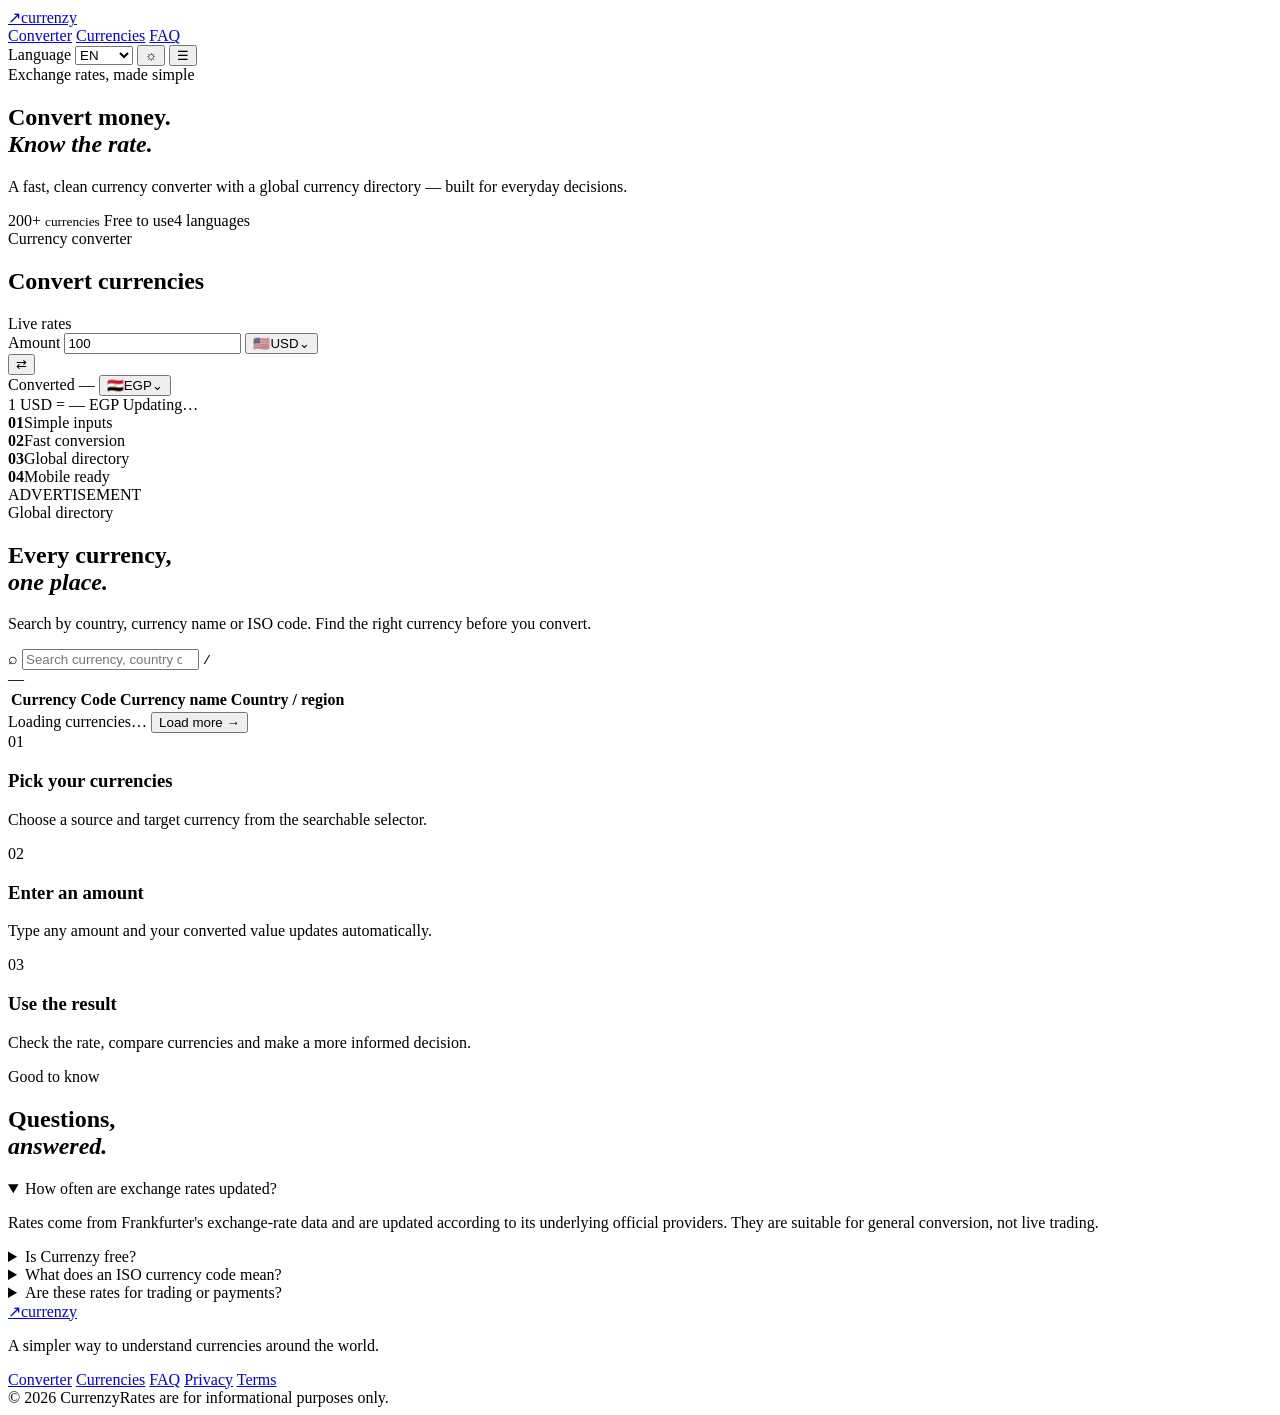
==== index.html @ 8547b2af "Add files via upload" ====
<!doctype html>
<html lang="en" dir="ltr">
<head>
  <meta charset="utf-8">
  <meta name="viewport" content="width=device-width,initial-scale=1">
  <title>Currenzy — Free Currency Converter & Exchange Rates</title>
  <meta name="description" content="Convert currencies instantly with current exchange rates. Search 200+ currencies by code, name or country. Free, fast and multilingual.">
  <meta name="robots" content="index,follow,max-image-preview:large">
  <meta name="google-site-verification" content="ZUbctKuF2SEKQaU75qf0vzV8VigwS0KO2N5p4JLgIws" />
  <link rel="canonical" href="https://currenzy-website.vercel.app/">
  <link rel="alternate" hreflang="en" href="https://currenzy-website.vercel.app/">
  <link rel="alternate" hreflang="ar" href="https://currenzy-website.vercel.app/">
  <link rel="alternate" hreflang="fr" href="https://currenzy-website.vercel.app/">
  <link rel="alternate" hreflang="es" href="https://currenzy-website.vercel.app/">
  <meta property="og:type" content="website">
  <meta property="og:title" content="Currenzy — Free Currency Converter">
  <meta property="og:description" content="Fast currency conversion, exchange rates and a searchable currency directory.">
  <meta property="og:url" content="https://currenzy-website.vercel.app/">
  <meta property="og:site_name" content="Currenzy">
  <meta name="theme-color" content="#0b1511">
  <link rel="preconnect" href="https://api.frankfurter.dev">
  <link rel="preconnect" href="https://restcountries.com">
  <link rel="icon" href="data:image/svg+xml,%3Csvg xmlns='http://www.w3.org/2000/svg' viewBox='0 0 100 100'%3E%3Crect width='100' height='100' rx='24' fill='%2300c878'/%3E%3Cpath d='M29 36h42M29 50h42M29 64h28' stroke='white' stroke-width='8' stroke-linecap='round'/%3E%3C/svg%3E">
  <link rel="stylesheet" href="styles.css">
  <script type="application/ld+json">
  {
    "@context":"https://schema.org",
    "@type":"WebApplication",
    "name":"Currenzy",
    "url":"https://currenzy-website.vercel.app/",
    "applicationCategory":"FinanceApplication",
    "operatingSystem":"Any",
    "description":"Free online currency converter and searchable currency directory.",
    "offers":{"@type":"Offer","price":"0","priceCurrency":"USD"}
  }
  </script>
</head>
<body>
  <div class="noise"></div>
  <header class="site-header">
    <a class="brand" href="#" aria-label="Currenzy home">
      <span class="brand-mark">↗</span><span>currenzy</span>
    </a>
    <nav class="desktop-nav" aria-label="Main navigation">
      <a href="#converter" data-i18n="navConverter">Converter</a>
      <a href="#currencies" data-i18n="navCurrencies">Currencies</a>
      <a href="#faq" data-i18n="navFaq">FAQ</a>
    </nav>
    <div class="header-actions">
      <label class="select-wrap compact">
        <span class="sr-only">Language</span>
        <select id="languageSelect" aria-label="Language">
          <option value="en">EN</option><option value="ar">العربية</option>
          <option value="fr">FR</option><option value="es">ES</option>
        </select>
      </label>
      <button class="icon-btn" id="themeToggle" aria-label="Toggle theme" title="Toggle theme">☼</button>
      <button class="mobile-menu icon-btn" id="mobileMenu" aria-label="Open menu">☰</button>
    </div>
  </header>

  <main>
    <section class="hero" id="converter">
      <div class="hero-copy">
        <div class="eyebrow"><span class="live-dot"></span><span data-i18n="eyebrow">Exchange rates, made simple</span></div>
        <h1><span data-i18n="heroTitle1">Convert money.</span><br><em data-i18n="heroTitle2">Know the rate.</em></h1>
        <p data-i18n="heroSubtitle">A fast, clean currency converter with a global currency directory — built for everyday decisions.</p>
        <div class="hero-proof">
          <span>200+ <small data-i18n="currenciesLabel">currencies</small></span>
          <i></i><span data-i18n="freeLabel">Free to use</span><i></i><span data-i18n="multiLabel">4 languages</span>
        </div>
      </div>

      <div class="converter-shell">
        <div class="converter-top">
          <div>
            <span class="tiny-label" data-i18n="converterLabel">Currency converter</span>
            <h2 data-i18n="convertTitle">Convert currencies</h2>
          </div>
          <span class="status-pill"><span class="live-dot"></span><span data-i18n="liveRates">Live rates</span></span>
        </div>

        <div class="money-grid">
          <div class="money-field">
            <label for="amount" data-i18n="amount">Amount</label>
            <input id="amount" inputmode="decimal" autocomplete="off" value="100" aria-label="Amount">
            <button class="currency-trigger" id="fromTrigger" type="button" aria-haspopup="listbox" aria-expanded="false">
              <span class="flag" id="fromFlag">🇺🇸</span><span class="currency-code" id="fromCode">USD</span><span class="chevron">⌄</span>
            </button>
            <div class="currency-menu" id="fromMenu" role="listbox"></div>
          </div>

          <button class="swap-btn" id="swapBtn" type="button" aria-label="Swap currencies" title="Swap currencies">⇄</button>

          <div class="money-field">
            <label for="result" data-i18n="converted">Converted</label>
            <output id="result" class="result-output">—</output>
            <button class="currency-trigger" id="toTrigger" type="button" aria-haspopup="listbox" aria-expanded="false">
              <span class="flag" id="toFlag">🇪🇬</span><span class="currency-code" id="toCode">EGP</span><span class="chevron">⌄</span>
            </button>
            <div class="currency-menu" id="toMenu" role="listbox"></div>
          </div>
        </div>

        <div class="rate-line">
          <span id="rateText">1 USD = — EGP</span>
          <span id="updatedText">Updating…</span>
        </div>
        <div class="converter-error" id="converterError" role="alert"></div>
      </div>
    </section>

    <section class="trust-strip">
      <div><strong>01</strong><span data-i18n="trust1">Simple inputs</span></div>
      <div><strong>02</strong><span data-i18n="trust2">Fast conversion</span></div>
      <div><strong>03</strong><span data-i18n="trust3">Global directory</span></div>
      <div><strong>04</strong><span data-i18n="trust4">Mobile ready</span></div>
    </section>

    <section class="ad-slot" aria-label="Advertisement">
      <span>ADVERTISEMENT</span>
    </section>

    <section class="directory section" id="currencies">
      <div class="section-heading">
        <div>
          <div class="eyebrow"><span data-i18n="directoryEyebrow">Global directory</span></div>
          <h2 data-i18n="directoryTitle">Every currency,<br><em>one place.</em></h2>
        </div>
        <p data-i18n="directoryText">Search by country, currency name or ISO code. Find the right currency before you convert.</p>
      </div>

      <div class="table-card">
        <div class="table-toolbar">
          <div class="search-box">
            <span>⌕</span>
            <input id="currencySearch" type="search" data-i18n-placeholder="searchPlaceholder" placeholder="Search currency, country or code…">
            <kbd>/</kbd>
          </div>
          <div class="result-count" id="resultCount">—</div>
        </div>
        <div class="table-wrap">
          <table>
            <thead>
              <tr><th data-i18n="thCurrency">Currency</th><th data-i18n="thCode">Code</th><th data-i18n="thName">Currency name</th><th data-i18n="thCountry">Country / region</th></tr>
            </thead>
            <tbody id="currencyBody"></tbody>
          </table>
        </div>
        <div class="table-footer">
          <span id="tableStatus">Loading currencies…</span>
          <button class="text-btn" id="loadMore">Load more <span>→</span></button>
        </div>
      </div>
    </section>

    <section class="how section">
      <div class="how-card">
        <div class="how-number">01</div><h3 data-i18n="how1Title">Pick your currencies</h3>
        <p data-i18n="how1Text">Choose a source and target currency from the searchable selector.</p>
      </div>
      <div class="how-card featured">
        <div class="how-number">02</div><h3 data-i18n="how2Title">Enter an amount</h3>
        <p data-i18n="how2Text">Type any amount and your converted value updates automatically.</p>
      </div>
      <div class="how-card">
        <div class="how-number">03</div><h3 data-i18n="how3Title">Use the result</h3>
        <p data-i18n="how3Text">Check the rate, compare currencies and make a more informed decision.</p>
      </div>
    </section>

    <section class="faq section" id="faq">
      <div class="section-heading compact-heading">
        <div><div class="eyebrow" data-i18n="faqEyebrow">Good to know</div><h2 data-i18n="faqTitle">Questions,<br><em>answered.</em></h2></div>
      </div>
      <div class="faq-list">
        <details open><summary data-i18n="faq1Q">How often are exchange rates updated?</summary><p data-i18n="faq1A">Rates come from Frankfurter's exchange-rate data and are updated according to its underlying official providers. They are suitable for general conversion, not live trading.</p></details>
        <details><summary data-i18n="faq2Q">Is Currenzy free?</summary><p data-i18n="faq2A">Yes. The converter and currency directory are free to use.</p></details>
        <details><summary data-i18n="faq3Q">What does an ISO currency code mean?</summary><p data-i18n="faq3A">An ISO 4217 code is a three-letter identifier for a currency, such as USD for the US Dollar and EGP for the Egyptian Pound.</p></details>
        <details><summary data-i18n="faq4Q">Are these rates for trading or payments?</summary><p data-i18n="faq4A">No. They are reference/mid-market rates for general information. Banks, card networks and money-transfer services can apply their own rates and fees.</p></details>
      </div>
    </section>
  </main>

  <footer class="site-footer">
    <div class="footer-main">
      <div>
        <a class="brand footer-brand" href="#"><span class="brand-mark">↗</span><span>currenzy</span></a>
        <p data-i18n="footerText">A simpler way to understand currencies around the world.</p>
      </div>
      <div class="footer-links">
        <a href="#converter" data-i18n="navConverter">Converter</a>
        <a href="#currencies" data-i18n="navCurrencies">Currencies</a>
        <a href="#faq" data-i18n="navFaq">FAQ</a>
        <a href="#" data-i18n="privacy">Privacy</a>
        <a href="#" data-i18n="terms">Terms</a>
      </div>
    </div>
    <div class="footer-bottom"><span>© 2026 Currenzy</span><span data-i18n="footerNote">Rates are for informational purposes only.</span></div>
  </footer>

  <script src="app.js"></script>
</body>
</html>
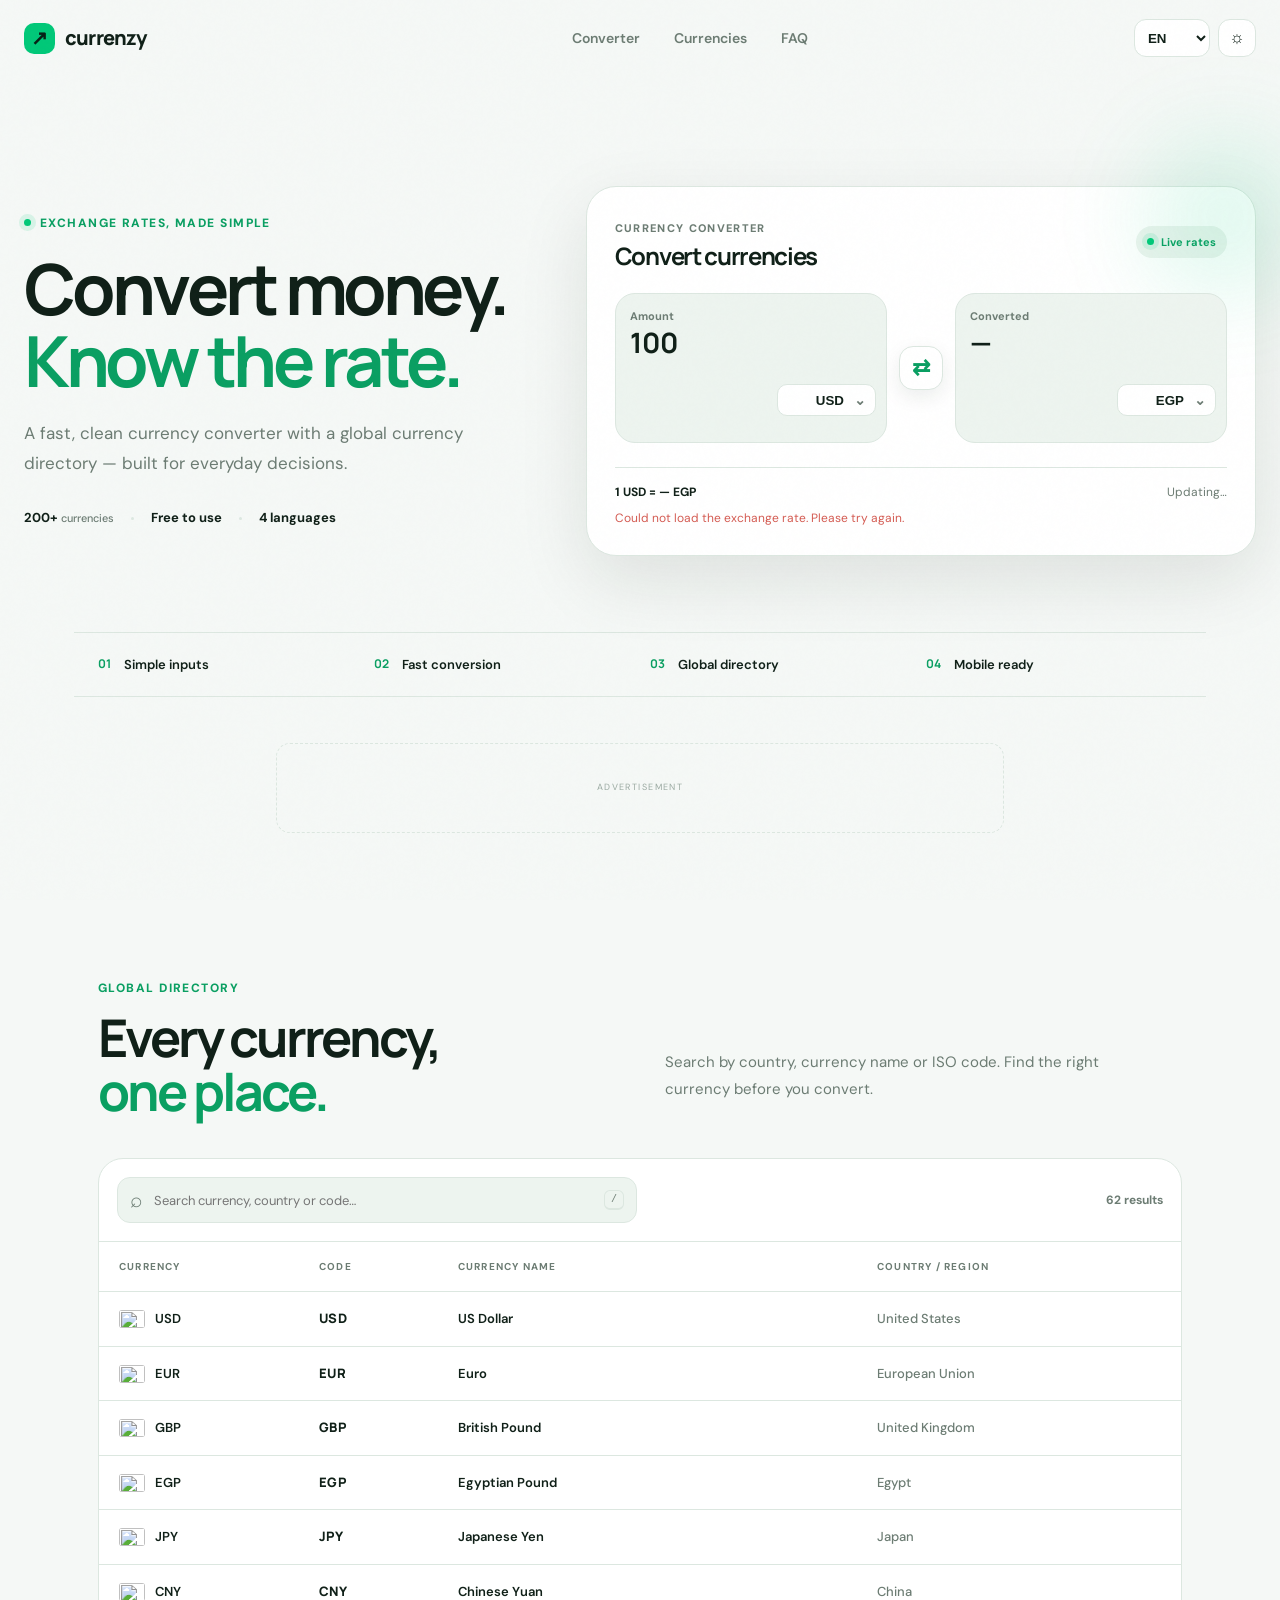
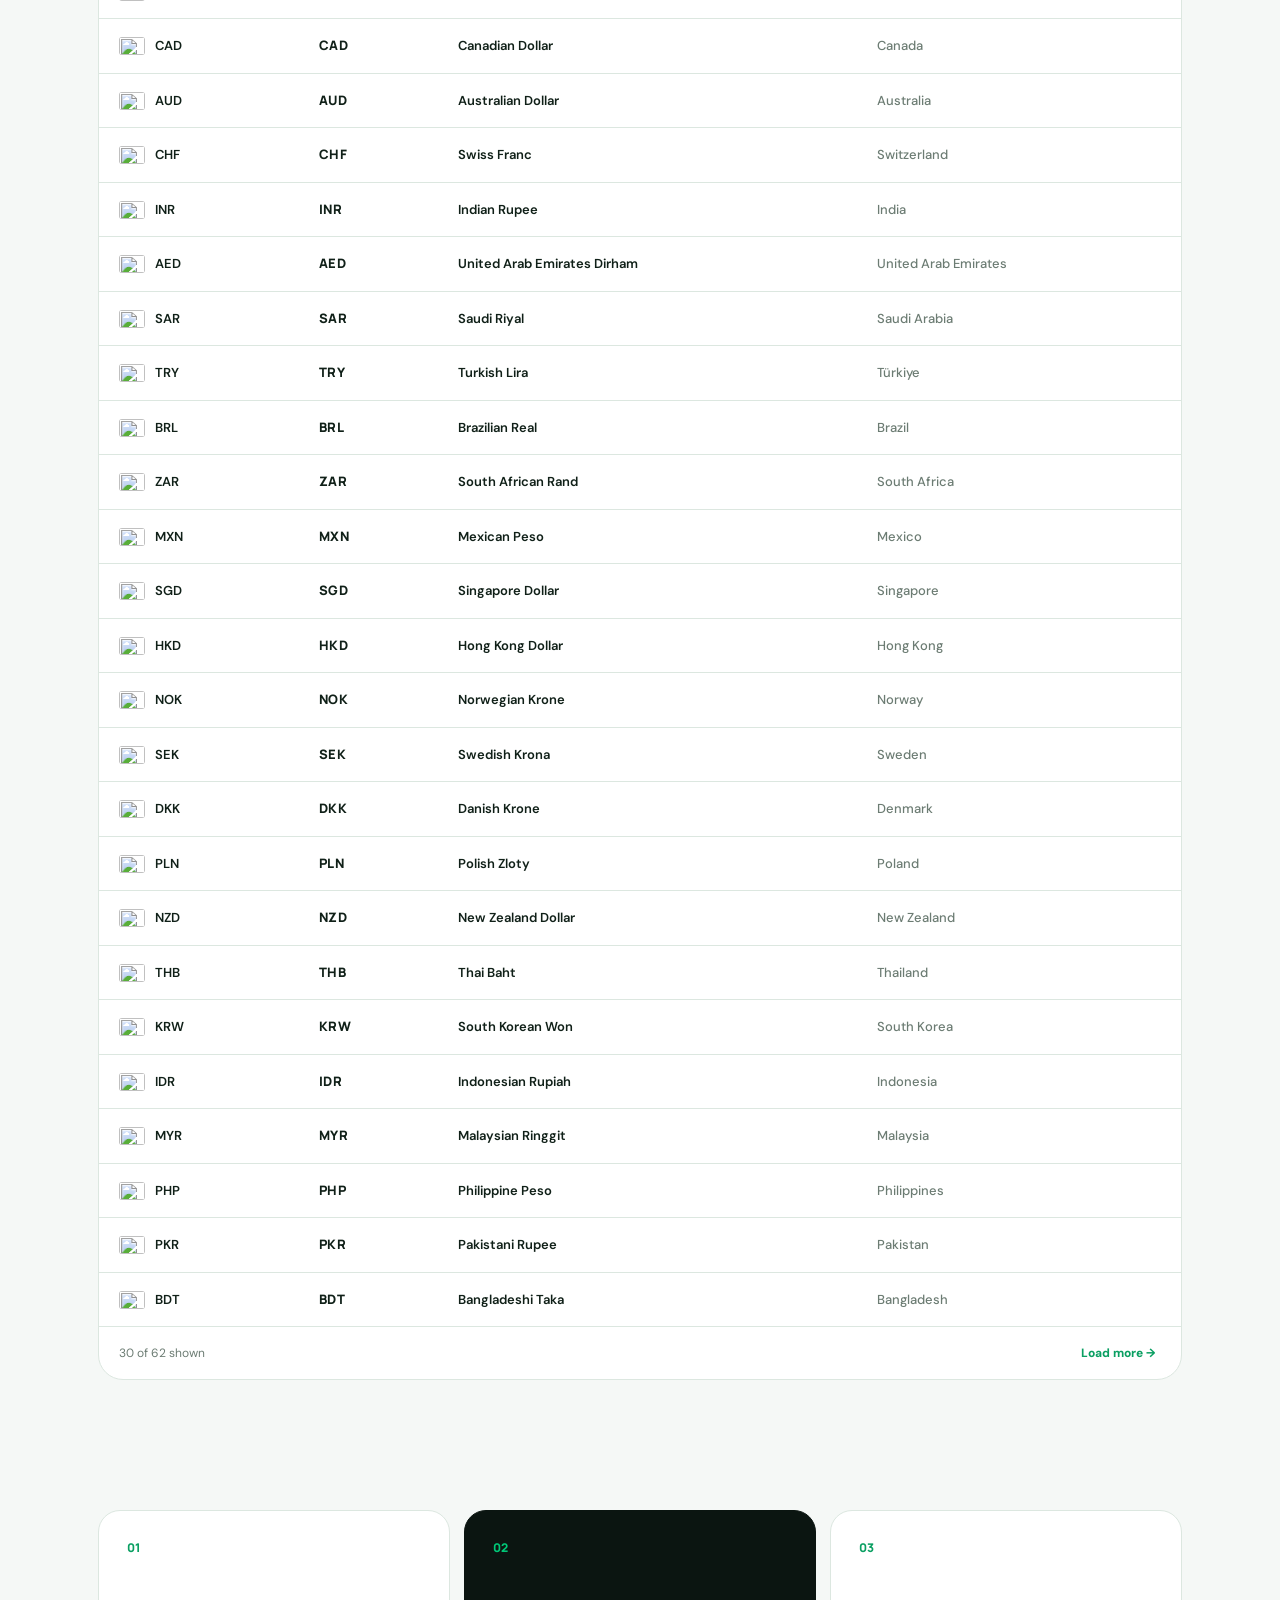
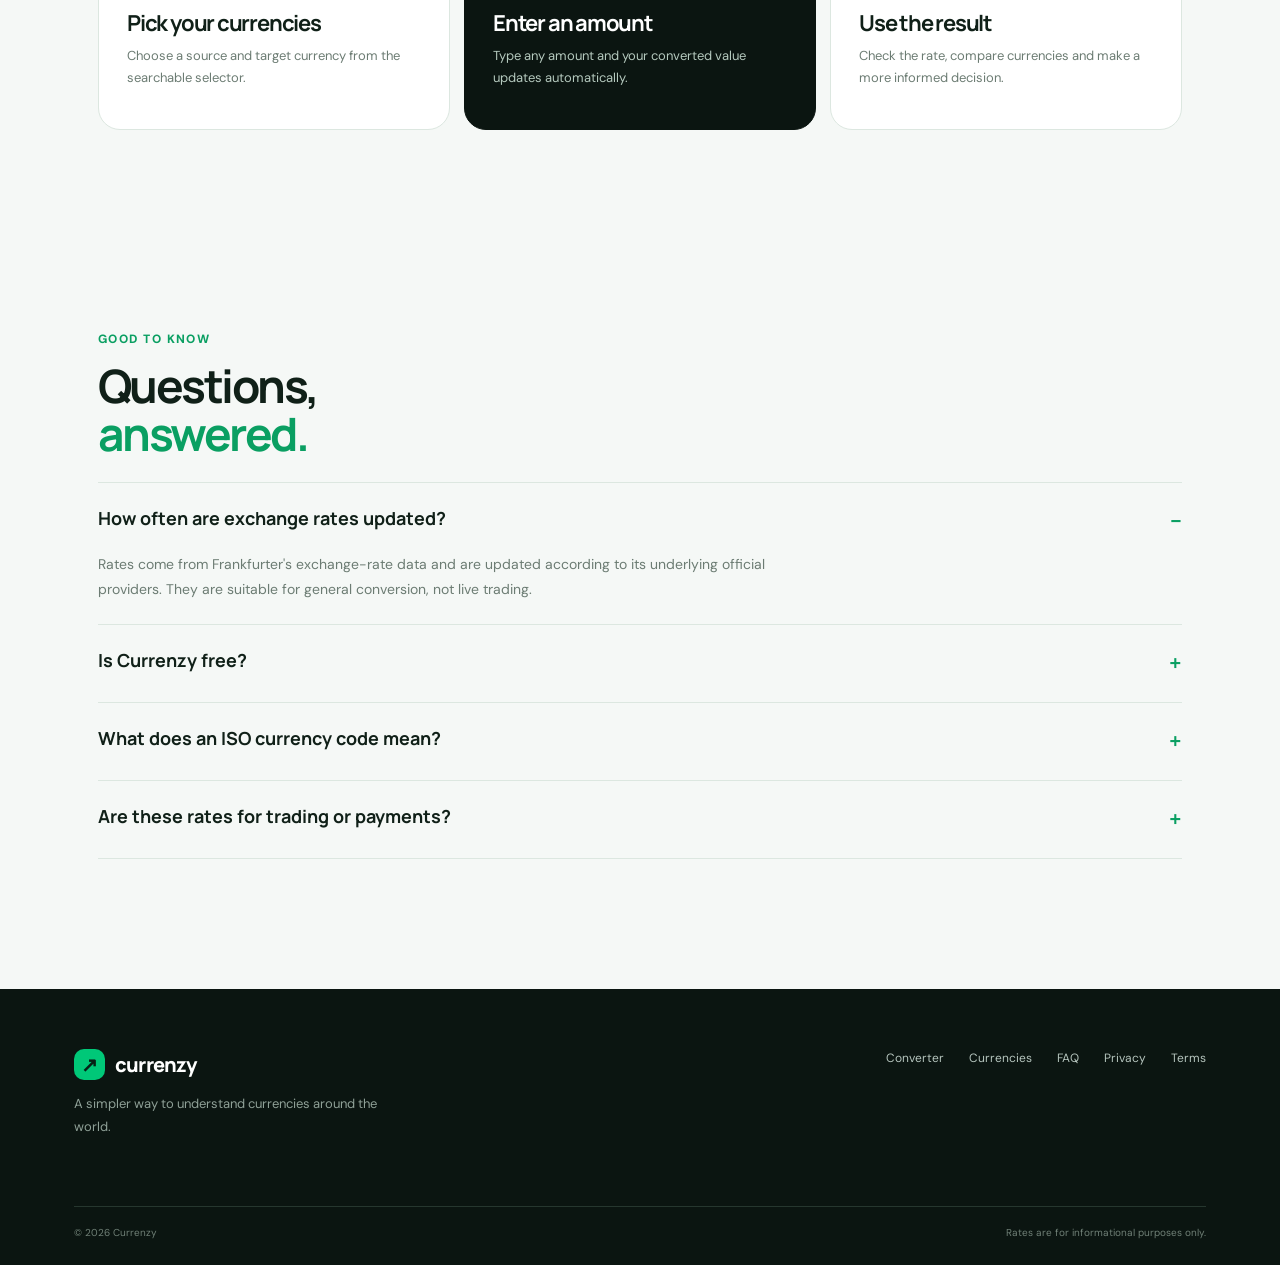
==== commit 2852b043: "Integrate Google AdSense into index.html Added Google AdSense script and ad placement." ====
--- a/index.html
+++ b/index.html
@@ -1,12 +1,15 @@
 <!doctype html>
 <html lang="en" dir="ltr">
 <head>
+  <script async src="https://pagead2.googlesyndication.com/pagead/js/adsbygoogle.js?client=ca-pub-3178902555478596"
+     crossorigin="anonymous"></script>
   <meta charset="utf-8">
   <meta name="viewport" content="width=device-width,initial-scale=1">
   <title>Currenzy — Free Currency Converter & Exchange Rates</title>
   <meta name="description" content="Convert currencies instantly with current exchange rates. Search 200+ currencies by code, name or country. Free, fast and multilingual.">
   <meta name="robots" content="index,follow,max-image-preview:large">
   <meta name="google-site-verification" content="ZUbctKuF2SEKQaU75qf0vzV8VigwS0KO2N5p4JLgIws" />
+  <link rel="icon" type="image/png" href="favicon.png">
   <link rel="canonical" href="https://currenzy-website.vercel.app/">
   <link rel="alternate" hreflang="en" href="https://currenzy-website.vercel.app/">
   <link rel="alternate" hreflang="ar" href="https://currenzy-website.vercel.app/">
@@ -200,5 +203,17 @@
   </footer>
 
   <script src="app.js"></script>
+<script async src="https://pagead2.googlesyndication.com/pagead/js/adsbygoogle.js?client=ca-pub-3178902555478596"
+     crossorigin="anonymous"></script>
+<!-- ad -->
+<ins class="adsbygoogle"
+     style="display:block"
+     data-ad-client="ca-pub-3178902555478596"
+     data-ad-slot="1255633034"
+     data-ad-format="auto"
+     data-full-width-responsive="true"></ins>
+<script>
+     (adsbygoogle = window.adsbygoogle || []).push({});
+</script>
 </body>
 </html>
--- a/styles.css
+++ b/styles.css
@@ -0,0 +1,57 @@
+@import url('https://fonts.googleapis.com/css2?family=DM+Sans:wght@400;500;600;700&family=Manrope:wght@500;600;700;800&display=swap');
+
+:root{
+  --bg:#f5f8f6;--surface:#fff;--surface2:#edf4ef;--text:#102018;--muted:#6c7c73;
+  --line:#dce7e0;--green:#00c878;--green2:#0a9f62;--dark:#0b1511;--shadow:0 24px 70px rgba(16,32,24,.10);
+  --radius:24px;
+}
+*{box-sizing:border-box}html{scroll-behavior:smooth}body{margin:0;background:var(--bg);color:var(--text);font-family:"DM Sans",sans-serif;line-height:1.5}
+body.dark{--bg:#08110d;--surface:#0e1914;--surface2:#13231b;--text:#f0f7f2;--muted:#9aaca2;--line:#24372c;--shadow:0 24px 80px rgba(0,0,0,.3)}
+a{color:inherit;text-decoration:none}.noise{position:fixed;inset:0;pointer-events:none;opacity:.035;z-index:50;background-image:url("data:image/svg+xml,%3Csvg viewBox='0 0 180 180' xmlns='http://www.w3.org/2000/svg'%3E%3Cfilter id='n'%3E%3CfeTurbulence type='fractalNoise' baseFrequency='.9' numOctaves='3' stitchTiles='stitch'/%3E%3C/filter%3E%3Crect width='100%25' height='100%25' filter='url(%23n)' opacity='.4'/%3E%3C/svg%3E")}
+.site-header{height:76px;display:flex;align-items:center;justify-content:space-between;max-width:1280px;margin:auto;padding:0 24px;position:relative;z-index:20}
+.brand{display:flex;align-items:center;gap:10px;font-family:Manrope;font-weight:800;font-size:20px;letter-spacing:-.04em}.brand-mark{width:31px;height:31px;border-radius:10px;display:grid;place-items:center;background:var(--green);color:#072116;font-weight:900}
+.desktop-nav{display:flex;gap:34px;margin-left:100px}.desktop-nav a{font-size:14px;color:var(--muted);font-weight:600}.desktop-nav a:hover{color:var(--text)}
+.header-actions{display:flex;align-items:center;gap:8px}.select-wrap select,.icon-btn{border:1px solid var(--line);background:var(--surface);color:var(--text);height:38px;border-radius:12px}.select-wrap select{padding:0 9px;font-weight:700}.icon-btn{width:38px;cursor:pointer;font-size:17px}.mobile-menu{display:none}
+.hero{max-width:1280px;margin:40px auto 0;padding:70px 24px 76px;display:grid;grid-template-columns:.60fr 1.05fr;gap:80px;align-items:center}
+.eyebrow{display:flex;align-items:center;gap:9px;color:var(--green2);font-size:12px;text-transform:uppercase;letter-spacing:.12em;font-weight:800}.live-dot{width:7px;height:7px;background:var(--green);border-radius:50%;box-shadow:0 0 0 5px rgba(0,200,120,.12)}
+h1,h2,h3{font-family:Manrope;margin:0;letter-spacing:-.055em;line-height:1.03}
+
+h1{
+  font-size:clamp(48px,5.5vw,76px);
+  margin:20px 0 22px;
+}
+
+h1 span,
+h1 em{
+  white-space:nowrap;
+}h1 em,h2 em{font-style:normal;color:var(--green2)}.hero-copy>p{font-size:17px;line-height:1.75;color:var(--muted);max-width:510px}.hero-proof{display:flex;gap:17px;align-items:center;margin-top:30px;font-size:13px;font-weight:700}.hero-proof span small{font-weight:500;color:var(--muted)}.hero-proof i{width:3px;height:3px;background:var(--line);border-radius:50%}
+.converter-shell{background:var(--surface);border:1px solid var(--line);border-radius:30px;padding:28px;box-shadow:var(--shadow);position:relative}.converter-shell:before{content:"";position:absolute;width:160px;height:160px;border-radius:50%;background:rgba(0,200,120,.12);filter:blur(45px);right:-50px;top:-50px;pointer-events:none}
+.converter-top{display:flex;justify-content:space-between;align-items:center;margin-bottom:24px}.tiny-label{font-size:11px;color:var(--muted);text-transform:uppercase;letter-spacing:.12em;font-weight:800}.converter-top h2{font-size:24px;margin-top:5px}.status-pill{display:flex;align-items:center;gap:7px;background:var(--surface2);padding:8px 11px;border-radius:999px;font-size:11px;font-weight:700;color:var(--green2)}
+.money-grid{display:grid;grid-template-columns:1fr 44px 1fr;gap:12px;align-items:center}.money-field{
+  background:var(--surface2);
+  border:1px solid var(--line);
+  border-radius:20px;
+  padding:14px;
+  position:relative;
+  min-width:0;
+  min-height:150px;
+  box-sizing:border-box;
+}.money-field:focus-within{border-color:var(--green);box-shadow:0 0 0 4px rgba(0,200,120,.08)}.money-field label{display:block;color:var(--muted);font-size:11px;font-weight:700;margin-bottom:5px}.money-field input,.result-output{width:100%;height:55px;border:0;background:transparent;color:var(--text);font-family:Manrope;font-size:28px;font-weight:700;outline:0;padding:0 0 30px}.result-output{
+  display:flex;
+  align-items:center;
+  white-space:nowrap;
+  overflow:hidden;
+  text-overflow:ellipsis;
+}.currency-trigger{position:absolute;right:10px;bottom:px;border:1px solid var(--line);background:var(--surface);color:var(--text);height:32px;padding:0 9px;border-radius:10px;display:flex;align-items:center;gap:7px;font-weight:800;cursor:pointer}.flag{display:inline-flex;align-items:center;justify-content:center;width:22px;height:16px;flex-shrink:0}.flag-img{width:22px;height:16px;object-fit:cover;border-radius:3px;display:block}.flag-placeholder{font-size:15px;line-height:1}.chevron{font-size:14px;color:var(--muted);margin-left:3px}.swap-btn{width:44px;height:44px;border:1px solid var(--line);background:var(--surface);color:var(--green2);border-radius:14px;font-size:22px;font-weight:800;cursor:pointer;box-shadow:0 7px 20px rgba(16,32,24,.08);z-index:2}.swap-btn:hover{transform:rotate(180deg);transition:.25s}
+.currency-menu{display:none;position:absolute;z-index:30;left:0;right:0;top:calc(100% + 8px);background:var(--surface);border:1px solid var(--line);border-radius:18px;padding:7px;box-shadow:0 22px 60px rgba(0,0,0,.16);max-height:290px;overflow:auto}.currency-menu.open{display:block}.currency-option{display:flex;align-items:center;gap:10px;width:100%;padding:10px;border:0;background:transparent;color:var(--text);border-radius:12px;text-align:left;cursor:pointer}.currency-option:hover{background:var(--surface2)}.currency-option strong{font-size:12px;min-width:38px}.currency-option span:last-child{color:var(--muted);font-size:12px;white-space:nowrap;overflow:hidden;text-overflow:ellipsis}.rate-line{margin-top:24px;padding-top:15px;border-top:1px solid var(--line);display:flex;justify-content:space-between;gap:15px;font-size:12px;color:var(--muted)}.rate-line span:first-child{color:var(--text);font-weight:700}.converter-error{color:#d45b52;font-size:12px;margin-top:8px;min-height:16px}
+.trust-strip{max-width:1132px;margin:0 auto;padding:22px 24px;border-top:1px solid var(--line);border-bottom:1px solid var(--line);display:grid;grid-template-columns:repeat(4,1fr);gap:20px}.trust-strip div{display:flex;align-items:center;gap:13px}.trust-strip strong{font-family:Manrope;color:var(--green2);font-size:12px}.trust-strip span{font-size:13px;font-weight:600}
+.ad-slot{max-width:728px;height:90px;margin:46px auto;display:grid;place-items:center;color:#9baaa2;font-size:9px;letter-spacing:.16em;border:1px dashed var(--line);border-radius:14px}.ad-slot span{padding:0 12px;background:var(--bg)}
+.section{max-width:1132px;margin:0 auto;padding:100px 24px}.section-heading{display:grid;grid-template-columns:1fr 1fr;gap:50px;align-items:end;margin-bottom:40px}.section-heading h2{font-size:52px;margin-top:14px}.section-heading>p{color:var(--muted);max-width:460px;line-height:1.8;font-size:15px}
+.table-card{background:var(--surface);border:1px solid var(--line);border-radius:25px;overflow:hidden}.table-toolbar{display:flex;align-items:center;justify-content:space-between;padding:18px;border-bottom:1px solid var(--line)}.search-box{height:46px;border:1px solid var(--line);background:var(--surface2);border-radius:13px;display:flex;align-items:center;gap:9px;padding:0 12px;max-width:520px;flex:1}.search-box span{font-size:21px;color:var(--muted)}.search-box input{border:0;outline:0;background:transparent;color:var(--text);width:100%;font:inherit;font-size:13px}.search-box kbd{border:1px solid var(--line);border-bottom-width:2px;border-radius:6px;padding:1px 6px;font-size:10px;color:var(--muted)}.result-count{font-size:12px;color:var(--muted);font-weight:700;margin-left:15px}.table-wrap{overflow-x:auto}table{width:100%;border-collapse:collapse;min-width:650px}th,td{text-align:left;padding:17px 20px;border-bottom:1px solid var(--line)}th{font-size:10px;color:var(--muted);text-transform:uppercase;letter-spacing:.12em}td{font-size:13px;font-weight:600}.currency-cell{display:flex;align-items:center;gap:10px}.currency-cell .flag{width:26px;height:18px}.currency-cell .flag-img{width:26px;height:18px}.code-badge{font-family:Manrope;font-weight:800;letter-spacing:.02em}.muted-cell{color:var(--muted);font-weight:500}.table-footer{display:flex;justify-content:space-between;align-items:center;padding:16px 20px;color:var(--muted);font-size:12px}.text-btn{border:0;background:transparent;color:var(--green2);font:inherit;font-weight:800;cursor:pointer}
+.how{display:grid;grid-template-columns:repeat(3,1fr);gap:14px;padding-top:30px}.how-card{background:var(--surface);border:1px solid var(--line);border-radius:22px;padding:28px;min-height:220px}.how-card.featured{background:var(--dark);color:white;border-color:var(--dark)}body.dark .how-card.featured{background:var(--green);color:#062217;border-color:var(--green)}.how-number{font-family:Manrope;font-size:12px;color:var(--green2);font-weight:800;margin-bottom:55px}.featured .how-number{color:var(--green)}body.dark .featured .how-number{color:#062217}.how-card h3{font-size:22px;margin-bottom:10px}.how-card p{color:var(--muted);font-size:13px;line-height:1.7;margin:0}.featured p{color:#b5c9be}body.dark .featured p{color:#244332}
+.compact-heading{grid-template-columns:1fr;margin-bottom:25px}.compact-heading h2{font-size:46px}.faq-list{border-top:1px solid var(--line)}details{border-bottom:1px solid var(--line);padding:22px 0}summary{cursor:pointer;list-style:none;font-family:Manrope;font-size:18px;font-weight:700;display:flex;justify-content:space-between;gap:20px}summary::-webkit-details-marker{display:none}summary:after{content:"+";color:var(--green2);font-size:22px}details[open] summary:after{content:"−"}details p{color:var(--muted);max-width:720px;font-size:14px;line-height:1.8;margin:14px 0 0}
+.site-footer{background:var(--dark);color:white;padding:60px max(24px,calc((100vw - 1132px)/2)) 25px;margin-top:30px}.footer-main{display:flex;justify-content:space-between;gap:40px;padding-bottom:55px}.footer-brand{color:white}.footer-main p{color:#8fa097;max-width:310px;font-size:13px;line-height:1.7}.footer-links{display:flex;flex-wrap:wrap;gap:25px;align-content:flex-start}.footer-links a{font-size:12px;color:#b5c4bd}.footer-bottom{border-top:1px solid #26372f;padding-top:18px;display:flex;justify-content:space-between;color:#708077;font-size:10px}
+.sr-only{position:absolute;width:1px;height:1px;padding:0;margin:-1px;overflow:hidden;clip:rect(0,0,0,0);white-space:nowrap;border:0}
+[dir="rtl"] .desktop-nav{margin-left:0;margin-right:100px}.rtl .currency-option{text-align:right}.rtl .search-box{text-align:right}.rtl th,.rtl td{text-align:right}.rtl .currency-trigger{right:auto;left:10px}.rtl .money-field input,.rtl .result-output{direction:ltr;text-align:right}
+@media(max-width:850px){.desktop-nav{display:none}.mobile-menu{display:block}.hero{grid-template-columns:1fr;gap:40px;padding-top:45px}.hero-copy{text-align:center}.hero-copy .eyebrow,.hero-proof{justify-content:center}.hero-copy>p{margin-left:auto;margin-right:auto}.section-heading{grid-template-columns:1fr;gap:15px}.trust-strip{grid-template-columns:repeat(2,1fr)}.how{grid-template-columns:1fr}.footer-main{flex-direction:column}.footer-links{gap:18px}}
+@media(max-width:560px){.site-header{padding:0 16px}.hero,.section{padding-left:16px;padding-right:16px}.hero{margin-top:15px;padding-top:35px}.hero h1{font-size:48px}.converter-shell{padding:18px;border-radius:23px}.money-grid{grid-template-columns:1fr}.swap-btn{justify-self:center;transform:rotate(90deg)}.swap-btn:hover{transform:rotate(270deg)}.rate-line{flex-direction:column}.trust-strip{margin:0 16px;padding:18px 0}.ad-slot{margin:35px 16px;height:70px}.section-heading h2{font-size:42px}.table-toolbar{align-items:stretch;flex-direction:column;gap:10px}.result-count{margin:0}.footer-bottom{flex-direction:column;gap:7px}.select-wrap select{max-width:58px}.header-actions{gap:5px}}
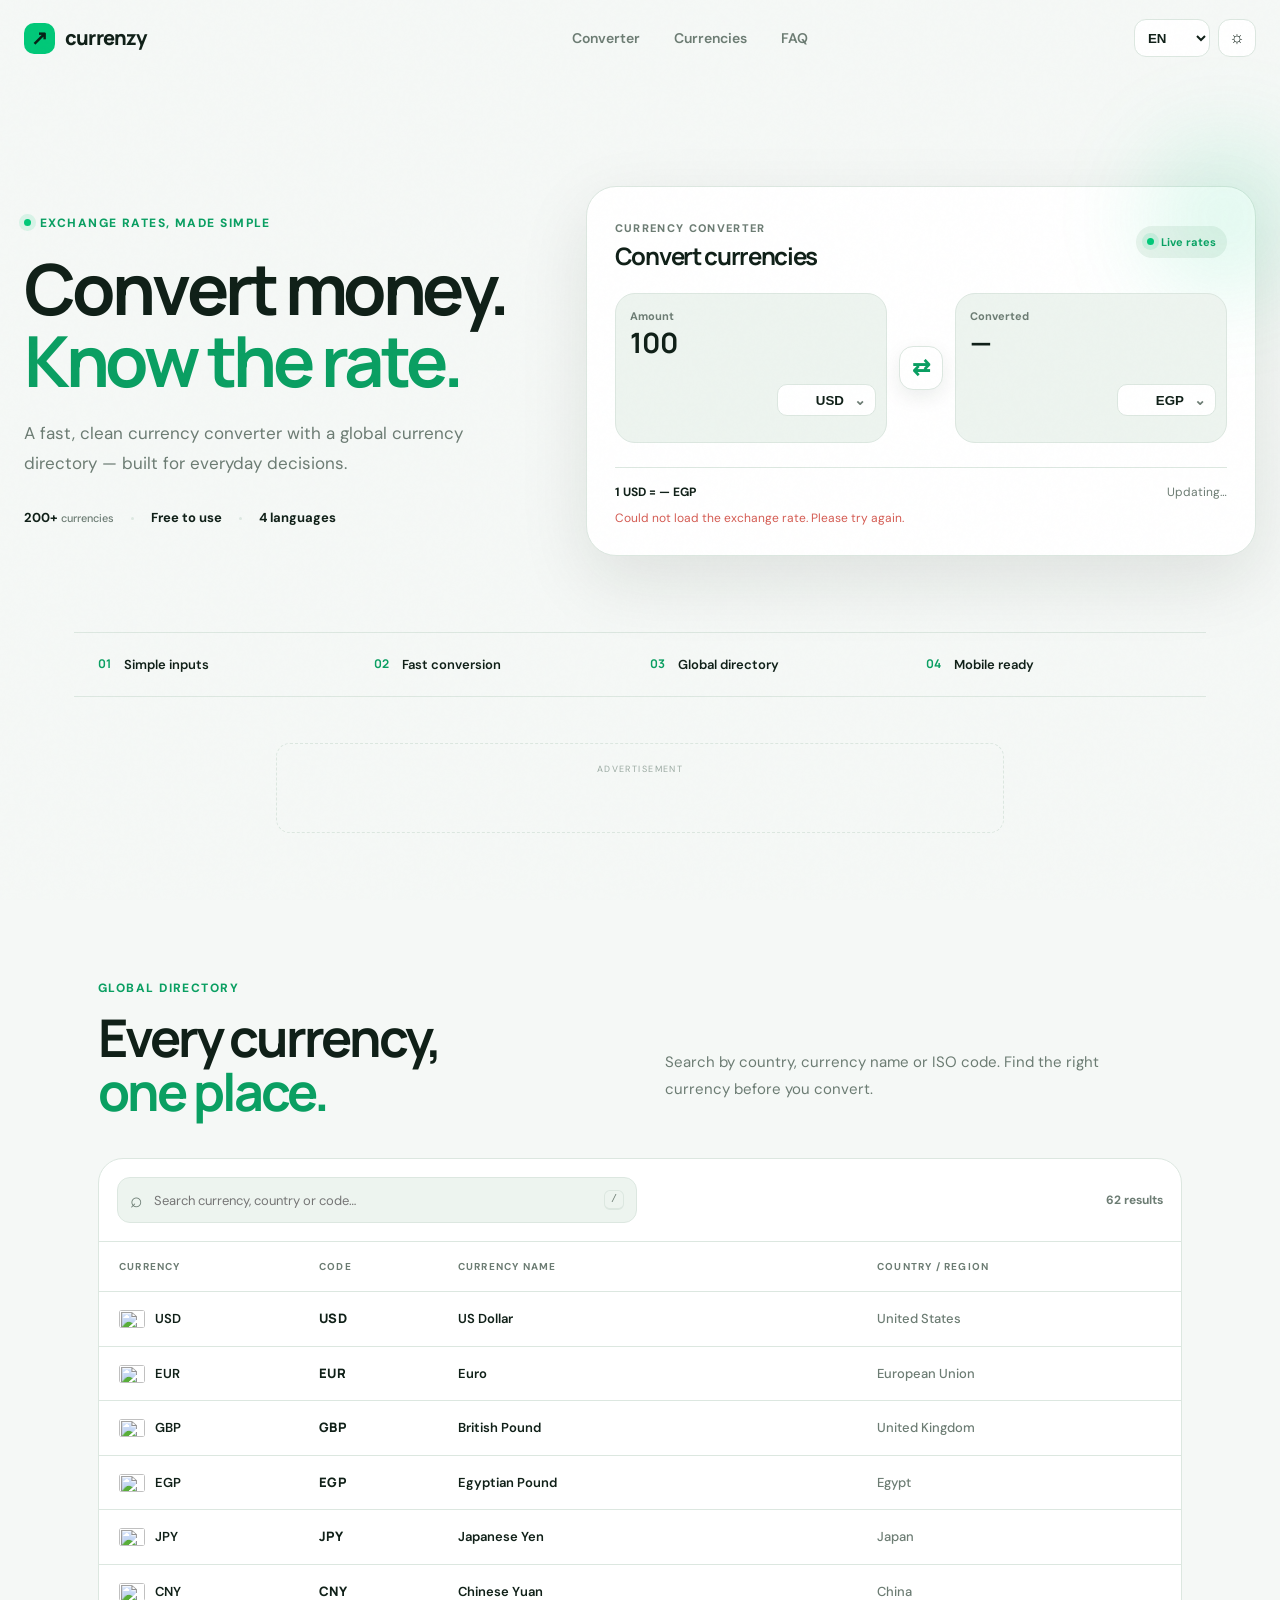
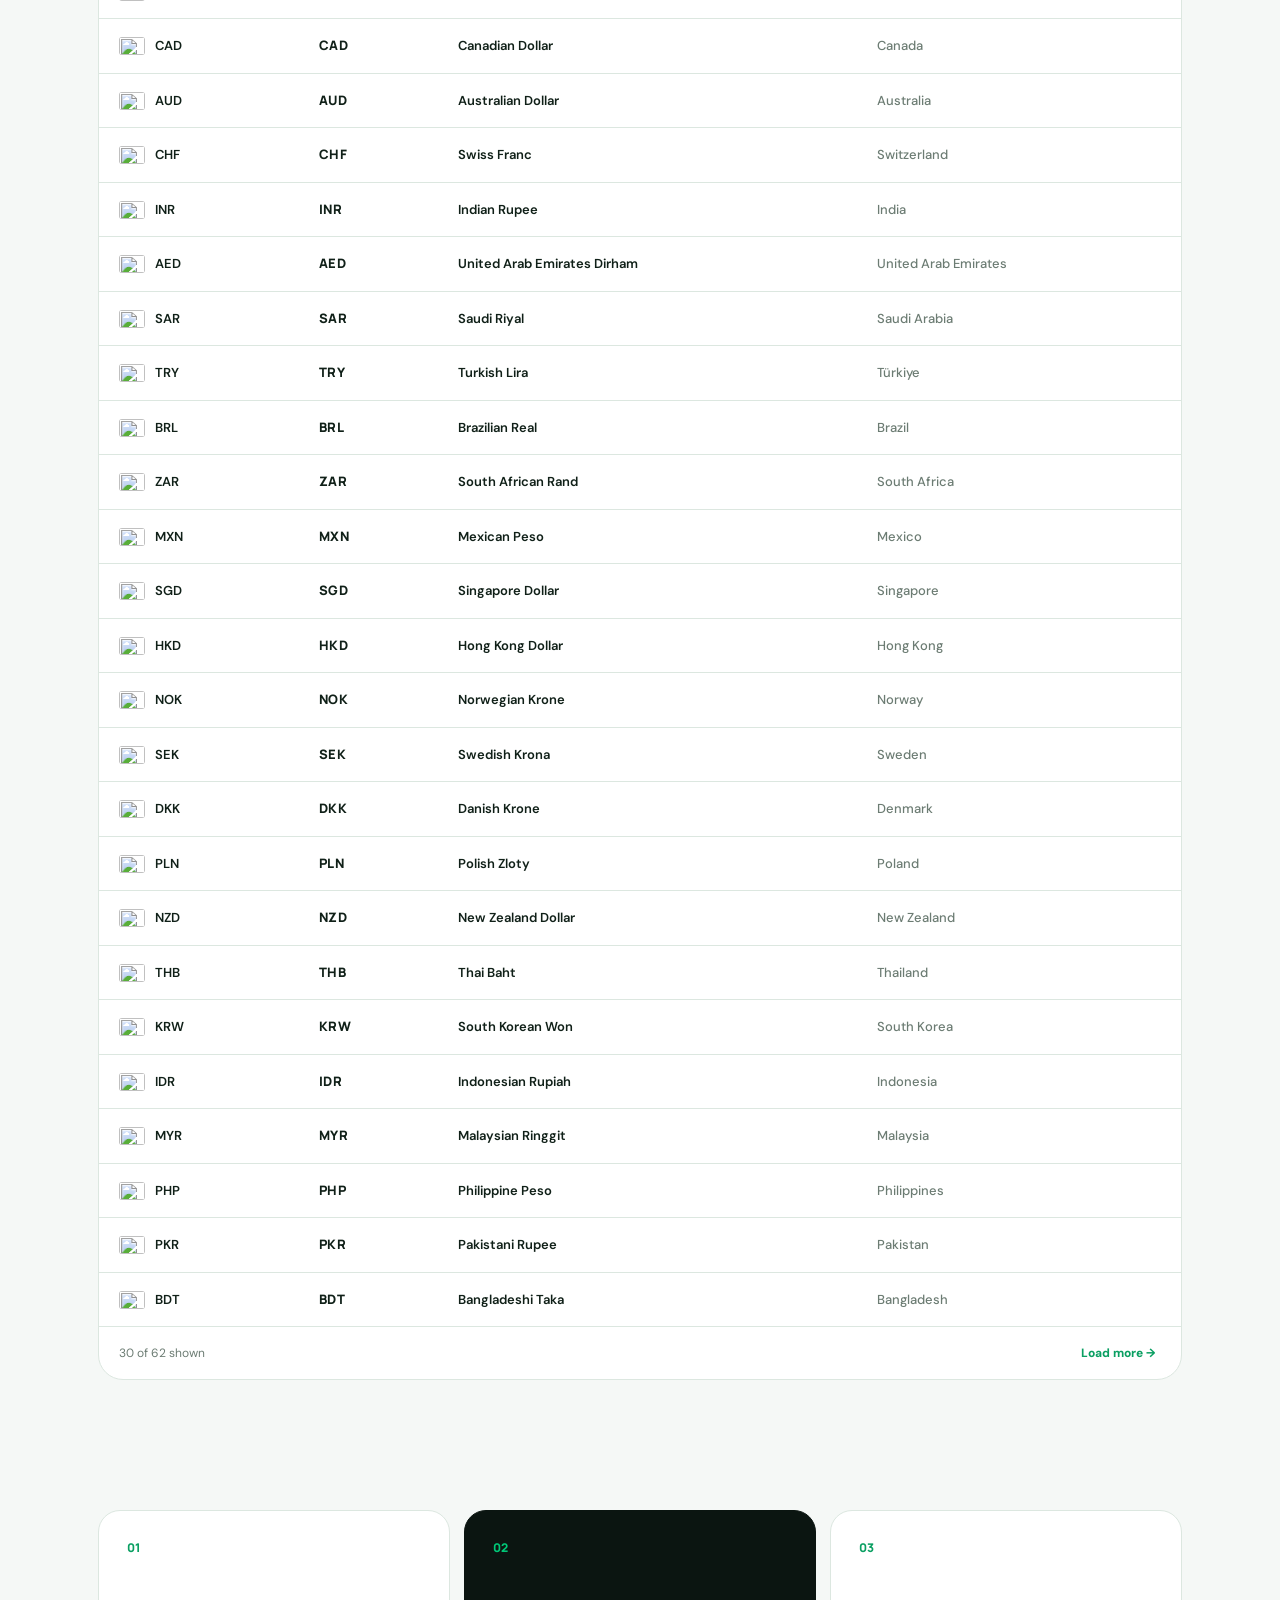
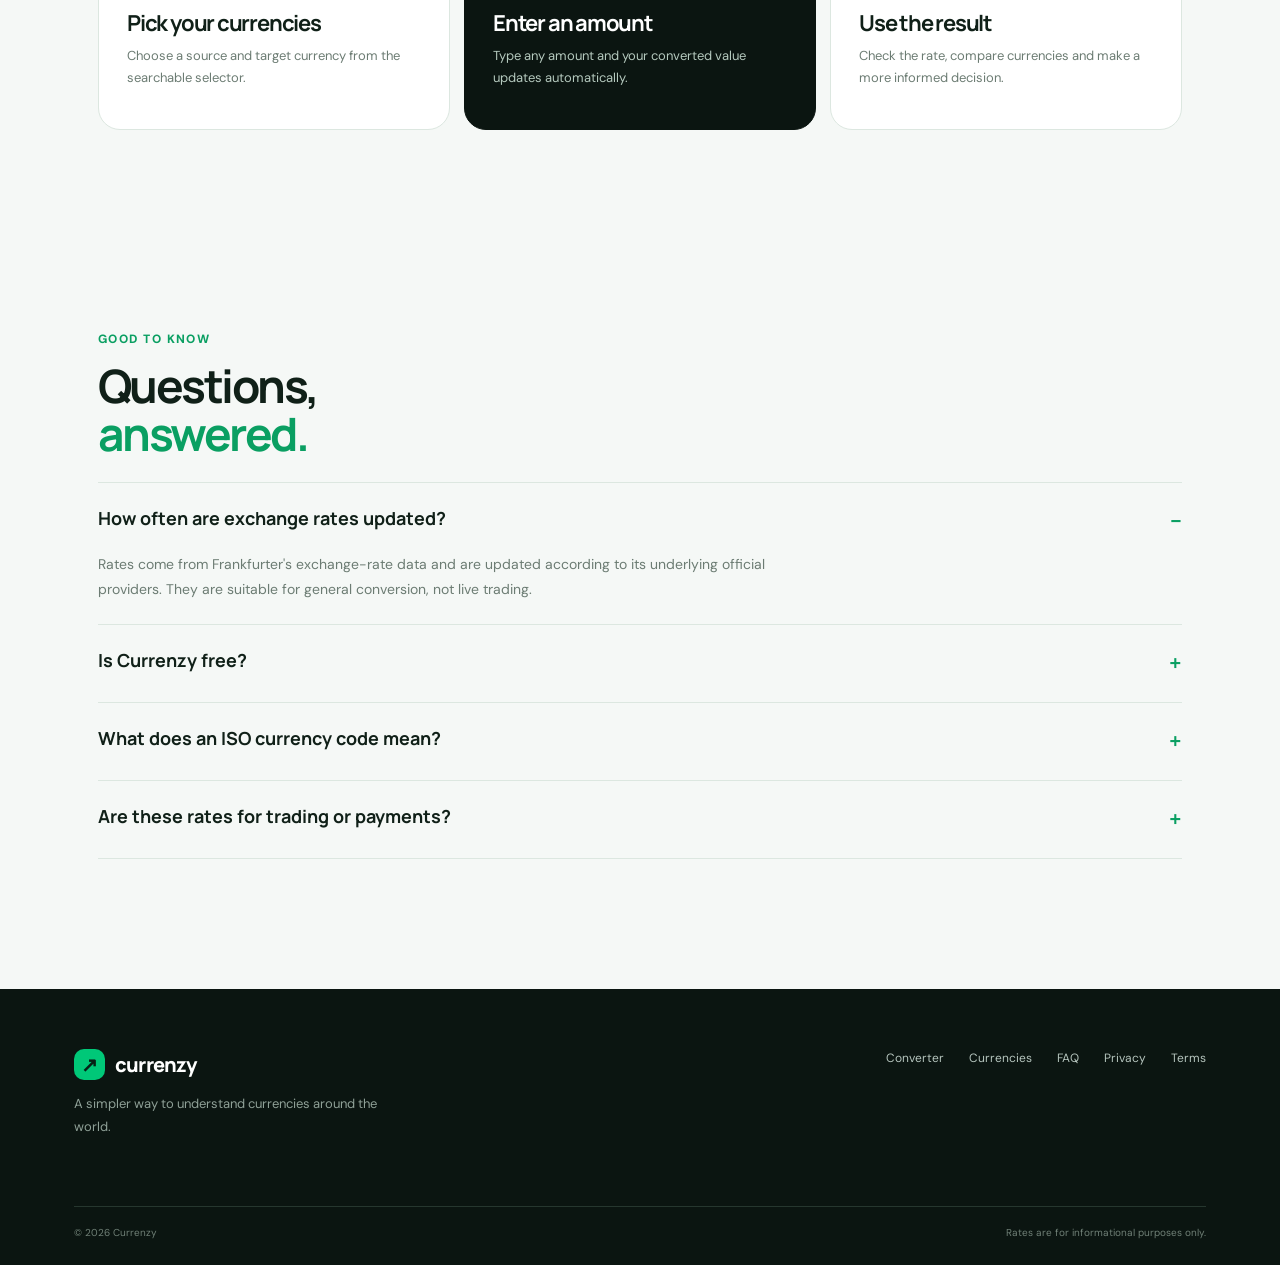
==== commit 268dc2ca: "Integrate Google AdSense into index.html Added Google AdSense script and ad slot to the advertisemen" ====
--- a/index.html
+++ b/index.html
@@ -122,7 +122,20 @@
 
     <section class="ad-slot" aria-label="Advertisement">
       <span>ADVERTISEMENT</span>
-    </section>
+
+    <script async src="https://pagead2.googlesyndication.com/pagead/js/adsbygoogle.js?client=ca-pub-3178902555478596"
+         crossorigin="anonymous"></script>
+    <!-- ad -->
+    <ins class="adsbygoogle"
+         style="display:block"
+         data-ad-client="ca-pub-3178902555478596"
+         data-ad-slot="1255633034"
+         data-ad-format="auto"
+         data-full-width-responsive="true"></ins>
+    <script>
+         (adsbygoogle = window.adsbygoogle || []).push({});
+    </script>
+</section>
 
     <section class="directory section" id="currencies">
       <div class="section-heading">
@@ -201,19 +214,7 @@
     </div>
     <div class="footer-bottom"><span>© 2026 Currenzy</span><span data-i18n="footerNote">Rates are for informational purposes only.</span></div>
   </footer>
-
+  
   <script src="app.js"></script>
-<script async src="https://pagead2.googlesyndication.com/pagead/js/adsbygoogle.js?client=ca-pub-3178902555478596"
-     crossorigin="anonymous"></script>
-<!-- ad -->
-<ins class="adsbygoogle"
-     style="display:block"
-     data-ad-client="ca-pub-3178902555478596"
-     data-ad-slot="1255633034"
-     data-ad-format="auto"
-     data-full-width-responsive="true"></ins>
-<script>
-     (adsbygoogle = window.adsbygoogle || []).push({});
-</script>
 </body>
 </html>
